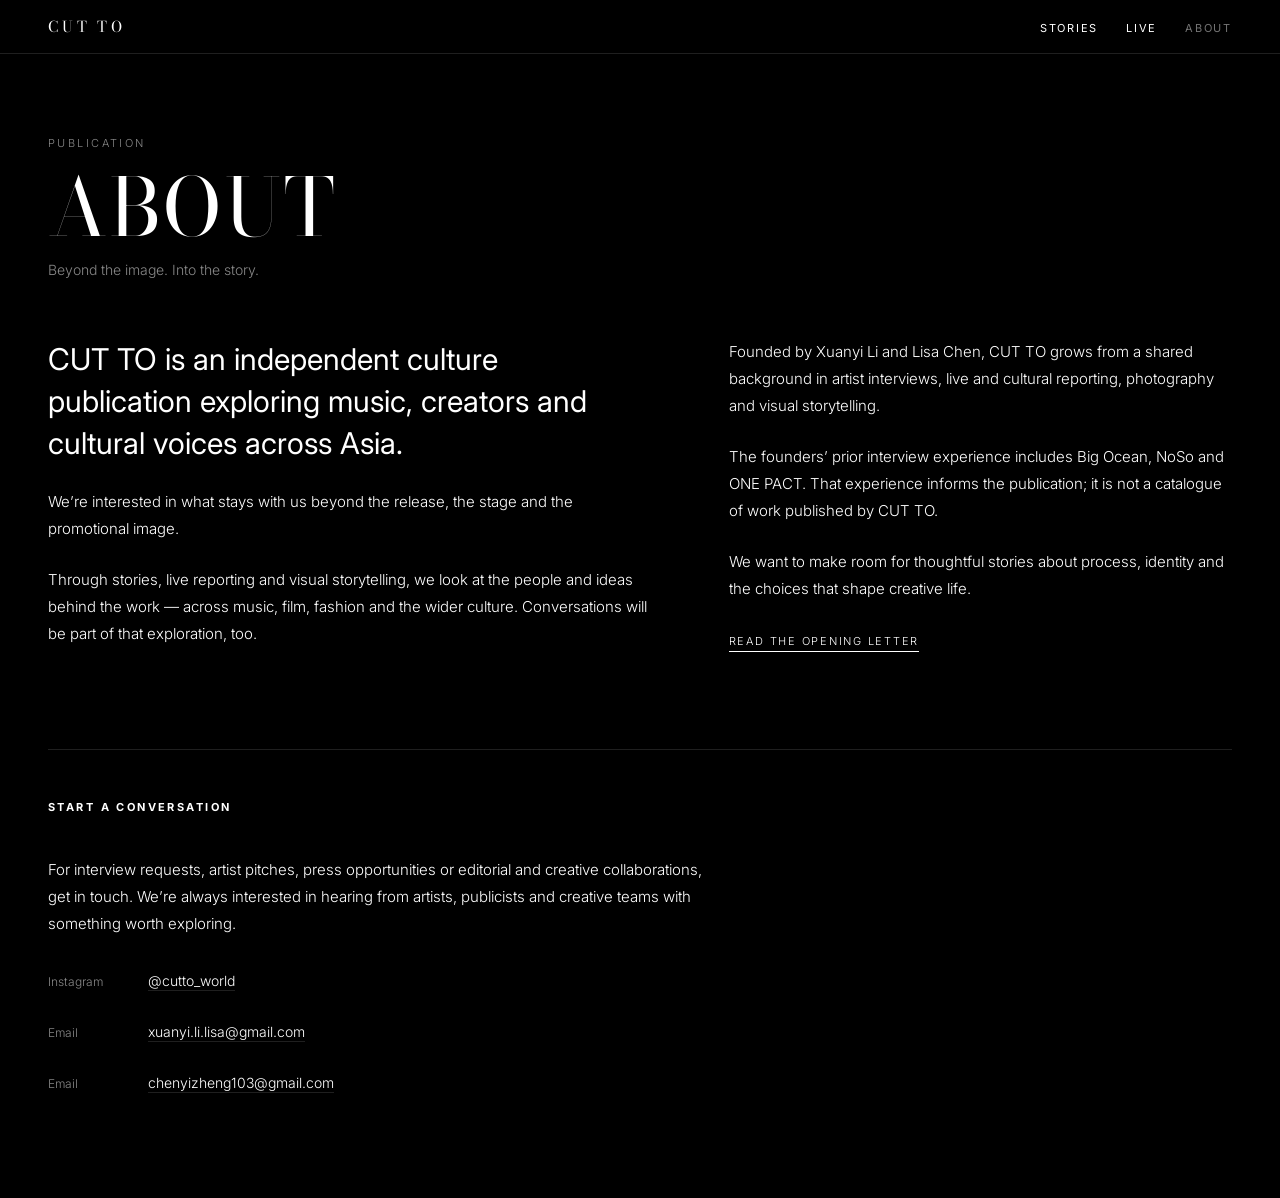
==== about.html @ 55c69788 "Checkpoint publication MVP before Sanity integration" ====
<!DOCTYPE html>
<html lang="en">
<head>
  <meta charset="UTF-8">
  <meta name="viewport" content="width=device-width, initial-scale=1.0">
  <title>About · CUT TO</title>
  <meta name="description" content="CUT TO is an independent culture publication founded by Xuanyi Li and Lisa Chen, exploring music, creators and cultural voices across Asia.">
  <link rel="stylesheet" href="css/base.css">
  <link rel="stylesheet" href="css/main.css">
  <link rel="stylesheet" href="css/editorial.css">
</head>
<body class="site">

  <header class="site-header">
    <div class="site-header__inner">
      <a class="site-logo" href="index.html">CUT TO</a>
      <button class="site-nav-toggle" type="button" data-nav-toggle aria-expanded="false" aria-controls="site-nav">Menu</button>
      <nav class="site-nav" id="site-nav" data-nav-panel aria-label="Primary">
        <ul class="site-nav__list">
          <li><a href="stories.html">Stories</a></li>
          <li><a href="live.html">Live</a></li>
          <li><a href="about.html" aria-current="page">About</a></li>
        </ul>
      </nav>
    </div>
  </header>

  <main>
    <header class="page-head wrap">
      <p class="page-head__index">Publication</p>
      <h1 class="page-head__title">About</h1>
      <p class="page-head__dek">Beyond the image. Into the story.</p>
    </header>

    <section class="about-body about-body--publication wrap" aria-label="About CUT TO">
      <div class="about-body__intro">
        <p>CUT TO is an independent culture publication exploring music, creators and cultural voices across Asia.</p>
        <p>We’re interested in what stays with us beyond the release, the stage and the promotional image.</p>
        <p>Through stories, live reporting and visual storytelling, we look at the people and ideas behind the work — across music, film, fashion and the wider culture. Conversations will be part of that exploration, too.</p>
      </div>
      <div class="about-body__founders">
        <p>Founded by Xuanyi Li and Lisa Chen, CUT TO grows from a shared background in artist interviews, live and cultural reporting, photography and visual storytelling.</p>
        <p>The founders’ prior interview experience includes Big Ocean, NoSo and ONE PACT. That experience informs the publication; it is not a catalogue of work published by CUT TO.</p>
        <p>We want to make room for thoughtful stories about process, identity and the choices that shape creative life.</p>
        <p><a class="link-more" href="opening-letter.html">Read the Opening Letter</a></p>
      </div>
    </section>

    <section class="conversation-contact wrap" aria-labelledby="conversation-contact-title">
      <div class="conversation-contact__inner">
        <h2 class="band__label" id="conversation-contact-title">Start a conversation</h2>
        <p>For interview requests, artist pitches, press opportunities or editorial and creative collaborations, get in touch. We’re always interested in hearing from artists, publicists and creative teams with something worth exploring.</p>
        <address class="conversation-contact__links">
          <p><span>Instagram</span> <a href="https://instagram.com/cutto_world" target="_blank" rel="noopener noreferrer">@cutto_world</a></p>
          <p><span>Email</span> <a href="mailto:xuanyi.li.lisa@gmail.com">xuanyi.li.lisa@gmail.com</a></p>
          <p><span>Email</span> <a href="mailto:chenyizheng103@gmail.com">chenyizheng103@gmail.com</a></p>
        </address>
      </div>
    </section>
  </main>

  <script src="js/nav.js"></script>
</body>
</html>
---- css/base.css ----
/* CUT TO — Shared structure */

*,
*::before,
*::after {
  box-sizing: border-box;
}

html {
  font-size: 100%;
  -webkit-font-smoothing: antialiased;
  -moz-osx-font-smoothing: grayscale;
}

body {
  margin: 0;
}

a {
  color: inherit;
  text-decoration: none;
}

a:hover {
  opacity: 0.6;
}

/* Full-screen hero */

.hero {
  min-height: calc(100vh - 3.75rem);
  min-height: calc(100dvh - 3.75rem);
  display: flex;
  flex-direction: column;
  justify-content: center;
  padding: clamp(2rem, 6vw, 4rem) clamp(1.5rem, 5vw, 3rem);
}

.hero__main {
  flex: 1;
  display: flex;
  flex-direction: column;
  justify-content: center;
  align-items: center;
  text-align: center;
}

.hero__content {
  width: 100%;
  max-width: 40rem;
  display: flex;
  flex-direction: column;
  align-items: center;
}

.hero__rest {
  opacity: 0;
  transition: opacity 1s ease;
}

.hero__rest.is-visible {
  opacity: 1;
}

.hero__tagline-en {
  margin: clamp(2rem, 5vw, 3rem) 0 0.75rem;
  line-height: 1.4;
}

.hero__tagline-zh {
  margin: 0 0 clamp(2rem, 5vw, 3rem);
  line-height: 1.5;
}

.hero__intro {
  margin: 0 0 clamp(2.5rem, 5vw, 3.5rem);
  max-width: 32rem;
  line-height: 1.7;
}

.hero__status {
  margin: 0 0 1.75rem;
  letter-spacing: 0.2em;
  text-transform: uppercase;
  font-size: 0.6875rem;
}

.hero__link {
  letter-spacing: 0.1em;
  text-transform: uppercase;
  font-size: 0.75rem;
  border-bottom: 1px solid currentColor;
  padding-bottom: 3px;
  transition: opacity 0.2s ease;
}

/* Footer */

.site-footer {
  text-align: center;
  padding-top: clamp(2rem, 5vw, 3rem);
}

.site-footer__heading {
  margin: 0 0 0.75rem;
  letter-spacing: 0.16em;
  text-transform: uppercase;
  font-size: 0.6875rem;
}

.site-footer p {
  margin: 0 0 0.35rem;
  font-size: 0.8125rem;
}

.site-footer p:last-child {
  margin-bottom: 0;
}

/* Opening Letter */

.letter-page {
  min-height: 100vh;
  min-height: 100dvh;
  display: flex;
  flex-direction: column;
  justify-content: space-between;
  padding: clamp(2.5rem, 6vw, 4rem) clamp(1.5rem, 5vw, 3rem);
}

.letter-page__main {
  flex: 1;
  width: 100%;
  max-width: 34rem;
  margin-inline: auto;
}

.letter-page__back {
  display: inline-block;
  letter-spacing: 0.08em;
  text-transform: uppercase;
  font-size: 0.6875rem;
  margin-bottom: clamp(2.5rem, 6vw, 3.5rem);
  transition: opacity 0.2s ease;
}

.letter-page__header {
  margin-bottom: clamp(2rem, 5vw, 2.5rem);
  padding-bottom: 1.75rem;
}

.letter-page__title {
  margin: clamp(1.5rem, 4vw, 2rem) 0 0.5rem;
  line-height: 1.2;
}

.letter-page__meta {
  margin: 0;
  letter-spacing: 0.12em;
  text-transform: uppercase;
  font-size: 0.6875rem;
}

.letter-page__body p {
  margin: 0 0 1.5rem;
  line-height: 1.75;
}

.letter-page__body p:last-child {
  margin-bottom: 0;
}

.letter-page__closing {
  margin-top: 2.5rem;
  padding-top: 1.75rem;
}

/* Version picker */

.picker {
  min-height: 100vh;
  min-height: 100dvh;
  display: flex;
  flex-direction: column;
  justify-content: center;
  align-items: center;
  text-align: center;
  padding: 2rem;
  gap: 2rem;
}

.picker__label {
  letter-spacing: 0.2em;
  text-transform: uppercase;
  font-size: 0.6875rem;
}

.picker__links {
  display: flex;
  flex-direction: column;
  gap: 1rem;
}

.picker__link {
  letter-spacing: 0.12em;
  text-transform: uppercase;
  font-size: 0.75rem;
  border-bottom: 1px solid currentColor;
  padding-bottom: 3px;
}
---- css/main.css ----
/* CUT TO — Black & White Editorial */

@import url("https://fonts.googleapis.com/css2?family=Bodoni+Moda:opsz,wght@6..96,400;6..96,500&family=Inter:wght@300;400&display=swap");

:root {
  --bg: #000000;
  --text: #ffffff;
  --text-muted: #888888;
  --rule: rgba(255, 255, 255, 0.12);

  --font-display: "Bodoni Moda", "Didot", "Georgia", serif;
  --font-body: "Inter", "Helvetica Neue", sans-serif;
}

body.site {
  font-family: var(--font-body);
  font-weight: 300;
  font-size: 0.875rem;
  line-height: 1.65;
  color: var(--text);
  background-color: var(--bg);
}

/* Logo — typewriter */

.logo-type {
  margin: 0;
  font-family: var(--font-display);
  font-size: clamp(3rem, 11vw, 6.5rem);
  font-weight: 400;
  letter-spacing: 0.18em;
  line-height: 1;
  min-height: 1.1em;
  text-transform: uppercase;
}

.logo-type__cursor {
  display: inline-block;
  width: 1px;
  height: 0.85em;
  background: var(--text);
  margin-left: 2px;
  vertical-align: baseline;
  animation: cursorBlink 0.9s step-end infinite;
}

.logo-type__cursor.is-hidden {
  display: none;
}

@keyframes cursorBlink {
  50% { opacity: 0; }
}

/* Typography */

.site .hero__tagline-en {
  font-family: var(--font-display);
  font-size: clamp(1.125rem, 2.5vw, 1.5rem);
  font-weight: 400;
  letter-spacing: 0.04em;
}

.site .hero__tagline-zh {
  font-family: var(--font-body);
  font-size: clamp(0.8125rem, 1.8vw, 0.9375rem);
  font-weight: 300;
  color: var(--text-muted);
  letter-spacing: 0.22em;
}

.site .hero__intro {
  color: var(--text-muted);
  font-weight: 300;
  font-size: 0.8125rem;
  letter-spacing: 0.01em;
}

.site .hero__status {
  color: var(--text-muted);
  font-weight: 400;
  letter-spacing: 0.28em;
}

.site .hero__link {
  letter-spacing: 0.18em;
}

.site .site-footer {
  color: var(--text-muted);
}

.site .site-footer__heading {
  color: var(--text);
  letter-spacing: 0.22em;
}

.site .site-footer p {
  font-size: 0.75rem;
  letter-spacing: 0.02em;
}

/* Opening Letter */

.site .letter-page__header {
  border-bottom: 1px solid var(--rule);
}

.site .letter-page__wordmark {
  font-family: var(--font-display);
  font-size: 1rem;
  letter-spacing: 0.2em;
  text-transform: uppercase;
  margin: 0;
}

.site .letter-page__title {
  font-family: var(--font-display);
  font-size: clamp(2rem, 5vw, 2.75rem);
  font-weight: 400;
  letter-spacing: 0.02em;
}

.site .letter-page__meta {
  color: var(--text-muted);
  letter-spacing: 0.16em;
}

.site .letter-page__back {
  color: var(--text-muted);
  letter-spacing: 0.14em;
}

.site .letter-page__body {
  font-size: 0.9375rem;
  font-weight: 300;
}

.site .letter-page__closing {
  font-family: var(--font-display);
  font-size: 1.125rem;
  letter-spacing: 0.03em;
  border-top: 1px solid var(--rule);
}
---- css/editorial.css ----
/* CUT TO — Publication layout, extending the existing editorial system */

.wrap {
  width: 100%;
  max-width: 84rem;
  margin-inline: auto;
  padding-inline: clamp(1.5rem, 5vw, 3rem);
}

.site-header {
  position: sticky;
  top: 0;
  z-index: 20;
  background: var(--bg);
  border-bottom: 1px solid var(--rule);
}

.site-header__inner {
  display: flex;
  align-items: center;
  justify-content: space-between;
  gap: 1.5rem;
  max-width: 84rem;
  margin-inline: auto;
  padding: 0.95rem clamp(1.5rem, 5vw, 3rem);
  position: relative;
}

.site-logo {
  font-family: var(--font-display);
  font-size: 0.9375rem;
  letter-spacing: 0.22em;
  text-transform: uppercase;
  line-height: 1;
}

.site-nav-toggle {
  display: none;
  appearance: none;
  background: none;
  border: 0;
  padding: 0;
  margin: 0;
  color: inherit;
  font-family: var(--font-body);
  font-size: 0.6875rem;
  font-weight: 400;
  letter-spacing: 0.18em;
  text-transform: uppercase;
  cursor: pointer;
}

.site-nav-toggle:hover {
  opacity: 0.6;
}

.site-nav__list {
  list-style: none;
  margin: 0;
  padding: 0;
}

.site-nav a {
  letter-spacing: 0.16em;
  text-transform: uppercase;
  font-size: 0.6875rem;
  font-weight: 400;
}

.site-nav a[aria-current="page"] {
  opacity: 0.45;
}

body.nav-open {
  overflow: hidden;
}

@media (max-width: 47.99rem) {
  body:not(.nav-ready) .site-header__inner {
    flex-wrap: wrap;
  }

  body:not(.nav-ready) .site-nav {
    width: 100%;
  }

  .nav-ready .site-nav-toggle {
    display: block;
  }

  .nav-ready .site-nav {
    display: none;
    position: absolute;
    top: 100%;
    left: 0;
    right: 0;
    background: var(--bg);
    border-bottom: 1px solid var(--rule);
    padding: 0.5rem clamp(1.5rem, 5vw, 3rem) 1.75rem;
    max-height: calc(100dvh - 4rem);
    overflow-y: auto;
  }

  .nav-ready .site-nav.is-open {
    display: block;
  }

  .site-nav__list {
    display: flex;
    flex-direction: column;
    gap: 1.15rem;
    padding-top: 0.75rem;
  }

  .site-nav a {
    font-family: var(--font-display);
    font-size: 1.5rem;
    letter-spacing: 0.12em;
  }
}

@media (min-width: 48rem) {
  .site-nav-toggle {
    display: none;
  }

  .site-nav__list {
    display: flex;
    align-items: center;
    gap: clamp(1rem, 2.5vw, 1.75rem);
  }
}

/* Homepage sections */

.band {
  padding: clamp(3rem, 8vw, 5.5rem) 0;
  border-top: 1px solid var(--rule);
}

.band__label {
  margin: 0 0 clamp(1.75rem, 4vw, 2.5rem);
  letter-spacing: 0.22em;
  text-transform: uppercase;
  font-size: 0.6875rem;
}

.band__note {
  margin: 0;
  max-width: 32rem;
  color: var(--text-muted);
  font-size: 0.8125rem;
}

.band__footer {
  margin: clamp(1.75rem, 4vw, 2.25rem) 0 0;
}

.link-more {
  letter-spacing: 0.16em;
  text-transform: uppercase;
  font-size: 0.6875rem;
  border-bottom: 1px solid currentColor;
  padding-bottom: 3px;
}

/* Media placeholders */

.media {
  margin: 0;
}

.media__frame {
  position: relative;
  width: 100%;
  background: #111111;
  border: 1px solid var(--rule);
}

.media__frame::after {
  content: "Image";
  position: absolute;
  inset: 0;
  display: flex;
  align-items: center;
  justify-content: center;
  letter-spacing: 0.22em;
  text-transform: uppercase;
  font-size: 0.625rem;
  color: #555555;
}

.media__caption {
  margin: 0.65rem 0 0;
  color: var(--text-muted);
  font-size: 0.75rem;
  letter-spacing: 0.02em;
  line-height: 1.5;
}

.media--featured .media__frame,
.media--hero .media__frame {
  aspect-ratio: 16 / 9;
}

.media--card .media__frame,
.card__media {
  aspect-ratio: 3 / 2;
}

.media--essay .media__frame {
  aspect-ratio: 3 / 2;
}

.media--essay-tall .media__frame {
  aspect-ratio: 2 / 3;
}

.media--essay-wide .media__frame {
  aspect-ratio: 16 / 9;
}

/* Featured */

.featured {
  display: grid;
  gap: clamp(1.5rem, 4vw, 2.5rem);
}

.featured__copy {
  max-width: 40rem;
}

.kicker {
  margin: 0 0 0.85rem;
  color: var(--text-muted);
  letter-spacing: 0.18em;
  text-transform: uppercase;
  font-size: 0.6875rem;
}

.featured__title {
  margin: 0 0 1rem;
  font-family: var(--font-display);
  font-size: clamp(2rem, 5vw, 3.25rem);
  font-weight: 400;
  letter-spacing: 0.02em;
  line-height: 1.12;
}

.featured__excerpt {
  margin: 0 0 1.25rem;
  color: var(--text-muted);
  font-size: 0.9375rem;
  line-height: 1.7;
  max-width: 34rem;
}

.featured__date {
  margin: 0 0 1.5rem;
  color: var(--text-muted);
  letter-spacing: 0.12em;
  text-transform: uppercase;
  font-size: 0.6875rem;
}

@media (min-width: 64rem) {
  .featured {
    grid-template-columns: minmax(0, 2fr) minmax(0, 1fr);
    align-items: center;
    gap: 3.5rem;
  }
}

/* Cards */

.card-grid {
  display: grid;
  gap: clamp(2rem, 5vw, 2.75rem) clamp(1.5rem, 3vw, 2rem);
}

@media (min-width: 40rem) {
  .card-grid--2,
  .card-grid--3 {
    grid-template-columns: repeat(2, minmax(0, 1fr));
  }
}

@media (min-width: 64rem) {
  .card-grid--3 {
    grid-template-columns: repeat(3, minmax(0, 1fr));
  }
}

.card {
  min-width: 0;
}

.card__media {
  width: 100%;
  background: #111111;
  border: 1px solid var(--rule);
  position: relative;
  margin-bottom: 1rem;
}

.card__media::after {
  content: "Image";
  position: absolute;
  inset: 0;
  display: flex;
  align-items: center;
  justify-content: center;
  letter-spacing: 0.22em;
  text-transform: uppercase;
  font-size: 0.625rem;
  color: #555555;
}

.card__kicker {
  margin: 0 0 0.5rem;
  color: var(--text-muted);
  letter-spacing: 0.16em;
  text-transform: uppercase;
  font-size: 0.625rem;
}

.card__title {
  margin: 0 0 0.65rem;
  font-family: var(--font-display);
  font-size: clamp(1.25rem, 2.4vw, 1.5rem);
  font-weight: 400;
  letter-spacing: 0.02em;
  line-height: 1.25;
}

.card__excerpt {
  margin: 0 0 0.75rem;
  color: var(--text-muted);
  font-size: 0.8125rem;
  line-height: 1.65;
}

.card__date {
  margin: 0;
  color: var(--text-muted);
  letter-spacing: 0.12em;
  text-transform: uppercase;
  font-size: 0.625rem;
}

.card--text .card__title {
  font-size: clamp(1.5rem, 3vw, 1.85rem);
}

/* Category pages */

.page-head {
  padding-block: clamp(3rem, 8vw, 5rem) clamp(2.5rem, 6vw, 3.5rem);
}

.page-head__title {
  margin: 0 0 0.85rem;
  font-family: var(--font-display);
  font-size: clamp(1.75rem, 7.4vw, 5rem);
  font-weight: 400;
  letter-spacing: 0.04em;
  line-height: 0.95;
  text-transform: uppercase;
}

.page-head__dek {
  margin: 0;
  max-width: 32rem;
  color: var(--text-muted);
  font-size: 0.875rem;
  line-height: 1.7;
}

.page-head__index {
  margin: 0 0 1rem;
  color: var(--text-muted);
  letter-spacing: 0.22em;
  text-transform: uppercase;
  font-size: 0.6875rem;
}

.listing {
  padding-bottom: clamp(3.5rem, 8vw, 6rem);
}

.empty-note {
  margin: 0;
  color: var(--text-muted);
  font-size: 0.875rem;
  max-width: 30rem;
}

/* Article */

.article {
  padding-block: clamp(2.5rem, 6vw, 4rem) clamp(4rem, 8vw, 6rem);
}

.article__header {
  max-width: 40rem;
  margin: 0 auto clamp(2.25rem, 5vw, 3rem);
}

.article__headline {
  margin: 0 0 0.85rem;
  font-family: var(--font-display);
  font-size: clamp(2.25rem, 6vw, 3.5rem);
  font-weight: 400;
  letter-spacing: 0.02em;
  line-height: 1.12;
}

.article__dek {
  margin: 0 0 1.5rem;
  color: var(--text-muted);
  font-size: 1.0625rem;
  line-height: 1.6;
}

.article__byline {
  margin: 0;
  color: var(--text-muted);
  letter-spacing: 0.1em;
  text-transform: uppercase;
  font-size: 0.6875rem;
}

.article__hero {
  margin: 0 0 clamp(2.25rem, 5vw, 3rem);
}

.article__body {
  max-width: 38rem;
  margin-inline: auto;
  font-size: 0.9375rem;
  font-weight: 300;
}

.article__body p {
  margin: 0 0 1.5rem;
  line-height: 1.8;
}

.article__body h2 {
  margin: 2.5rem 0 1rem;
  font-family: var(--font-display);
  font-size: 1.5rem;
  font-weight: 400;
  letter-spacing: 0.03em;
  line-height: 1.25;
}

.pullquote {
  margin: 2.5rem 0;
  padding: 1.75rem 0;
  border-top: 1px solid var(--rule);
  border-bottom: 1px solid var(--rule);
  font-family: var(--font-display);
  font-size: clamp(1.5rem, 3.2vw, 2rem);
  font-weight: 400;
  letter-spacing: 0.02em;
  line-height: 1.35;
}

.article__body .media {
  margin: 2.25rem 0;
}

.related {
  max-width: 84rem;
  margin: clamp(3.5rem, 8vw, 5.5rem) auto 0;
  padding-top: clamp(2.5rem, 5vw, 3.5rem);
  border-top: 1px solid var(--rule);
}

/* Photo essay */

.essay-header {
  max-width: 40rem;
  margin: 0 auto clamp(2.5rem, 6vw, 3.5rem);
}

.essay-grid {
  display: grid;
  gap: clamp(1.75rem, 4vw, 2.75rem);
}

@media (min-width: 48rem) {
  .essay-grid--split {
    grid-template-columns: repeat(2, minmax(0, 1fr));
    align-items: end;
  }
}

.essay-intro {
  max-width: 38rem;
  margin: 0 auto clamp(2.5rem, 6vw, 3.5rem);
  font-size: 0.9375rem;
  line-height: 1.8;
}

.essay-intro p {
  margin: 0 0 1.25rem;
}

.essay-intro p:last-child {
  margin-bottom: 0;
}

.essay-credit {
  margin: 1.25rem 0 0;
  color: var(--text-muted);
  letter-spacing: 0.12em;
  text-transform: uppercase;
  font-size: 0.6875rem;
}

/* About */

.about-body {
  max-width: 38rem;
  padding-bottom: clamp(3.5rem, 8vw, 6rem);
}

.about-body p {
  margin: 0 0 1.5rem;
  font-size: 0.9375rem;
  line-height: 1.8;
}

.about-body p:last-child {
  margin-bottom: 0;
}

.site-footer--page {
  border-top: 1px solid var(--rule);
  padding: clamp(2rem, 5vw, 3rem) clamp(1.5rem, 5vw, 3rem);
}

.letter-page {
  padding-top: clamp(1.5rem, 4vw, 2.25rem);
}

/* Shared responsive safeguards: keep text and media inside their columns. */
.site main,
.site-footer {
  overflow-wrap: anywhere;
}

.featured > *,
.essay-grid > * {
  min-width: 0;
}

.site img,
.site video {
  display: block;
  max-width: 100%;
  height: auto;
}

.media__frame img,
.card__media img {
  width: 100%;
  height: 100%;
  object-fit: cover;
}

@media (max-width: 47.99rem) {
  .site-nav-toggle {
    min-height: 2.75rem;
    min-width: 2.75rem;
  }

  .site-header__inner {
    padding-block: 0.5rem;
  }

  .site-nav a {
    display: inline-block;
    padding-block: 0.25rem;
  }

  .media--featured .media__frame,
  .media--hero .media__frame {
    aspect-ratio: 3 / 2;
  }
}

/* Publication spreads and a quiet invitation to talk. */
.category-grid > .card:first-child {
  grid-column: 1 / -1;
}
.category-grid > .card:first-child .card__title {
  font-size: clamp(1.75rem, 3vw, 2.75rem);
}
.conversation-lead {
  max-width: 48rem;
  margin: 1.5rem 0 0;
  font-family: var(--font-display);
  font-size: clamp(1.4rem, 3vw, 2.25rem);
  line-height: 1.4;
}
.conversation-intro { padding-bottom: clamp(3rem, 7vw, 5rem); }
.conversation-copy { max-width: 42rem; }
.conversation-copy p,
.conversation-contact__inner > p {
  font-size: 0.9375rem;
  line-height: 1.8;
  margin: 0 0 1.5rem;
}
.previous-work { padding-bottom: clamp(3rem, 7vw, 5rem); }
.previous-work__list {
  display: grid;
  gap: 2rem;
  margin-top: 2rem;
}
.previous-work__list article {
  border-top: 1px solid var(--rule);
  padding-top: 1.5rem;
}
.previous-work__list h3 {
  font-family: var(--font-display);
  font-weight: 400;
  font-size: 1.375rem;
  line-height: 1.4;
  max-width: 32rem;
  margin: 0;
}
.conversation-contact { padding-bottom: clamp(3rem, 8vw, 6rem); }
.conversation-contact__inner {
  border-top: 1px solid var(--rule);
  padding-top: clamp(2rem, 5vw, 3rem);
}
.conversation-contact__inner > p { max-width: 42rem; }
.conversation-contact__links { font-style: normal; }
.conversation-contact__links p { margin: 0.75rem 0 0; }
.conversation-contact__links span {
  color: var(--text-muted);
  display: inline-block;
  width: 6rem;
  font-size: 0.75rem;
}
.conversation-contact__links a {
  display: inline-block;
  padding-block: 0.5rem;
  text-decoration: underline;
  text-decoration-color: var(--rule);
  text-underline-offset: 0.3em;
}
@media (min-width: 48rem) {
  .previous-work__list { grid-template-columns: repeat(2, minmax(0, 1fr)); }
}
@media (min-width: 64rem) {
  .category-grid > .card:first-child > a {
    display: grid;
    grid-template-columns: minmax(0, 2fr) minmax(0, 1fr);
    column-gap: clamp(2rem, 4vw, 3.5rem);
    align-content: start;
  }
  .category-grid > .card:first-child .card__media {
    grid-row: 1 / 5;
    aspect-ratio: 16 / 9;
    margin-bottom: 0;
  }
  .category-grid > .card:first-child .card__kicker { align-self: end; }
  .essay-grid { max-width: 64rem; margin-inline: auto; }
}
@media (max-width: 39.99rem) {
  .conversation-contact__links span { display: block; }
}

/* About balances publication context and the founders’ background. */
.about-body--publication { max-width: 84rem; }
.about-body__intro { max-width: 42rem; }
.about-body__intro p:first-child {
  font-family: var(--font-body);
  font-size: clamp(1.375rem, 2.75vw, 1.875rem);
  font-weight: 400;
  line-height: 1.4;
  max-width: 32ch;
}
.about-body__founders { max-width: 36rem; }
.editorial-meta { display: flex; flex-wrap: wrap; gap: 0.5em; }
@media (min-width: 64rem) {
  .about-body--publication {
    display: grid;
    grid-template-columns: minmax(0, 1.2fr) minmax(0, 1fr);
    gap: clamp(3rem, 6vw, 6rem);
  }
}
@media (max-width: 63.99rem) {
  .about-body__founders { margin-top: 2rem; }
}
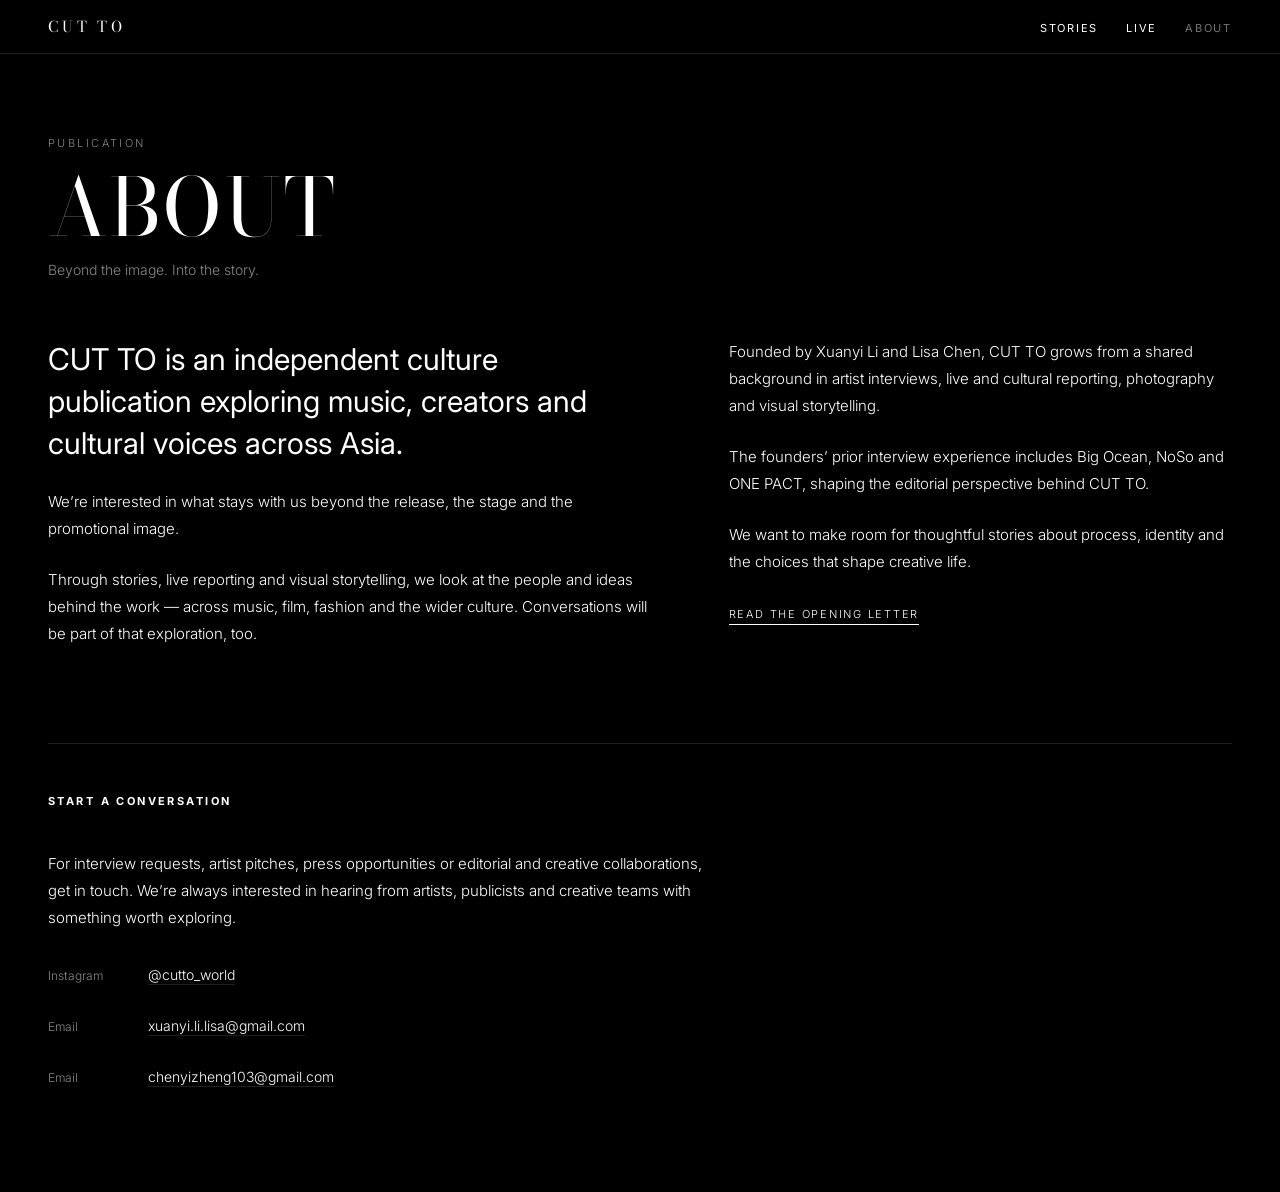
==== commit 50eed766: "Refine founders interview experience description" ====
--- a/about.html
+++ b/about.html
@@ -40,7 +40,7 @@
       </div>
       <div class="about-body__founders">
         <p>Founded by Xuanyi Li and Lisa Chen, CUT TO grows from a shared background in artist interviews, live and cultural reporting, photography and visual storytelling.</p>
-        <p>The founders’ prior interview experience includes Big Ocean, NoSo and ONE PACT. That experience informs the publication; it is not a catalogue of work published by CUT TO.</p>
+        <p>The founders’ prior interview experience includes Big Ocean, NoSo and ONE PACT, shaping the editorial perspective behind CUT TO.</p>
         <p>We want to make room for thoughtful stories about process, identity and the choices that shape creative life.</p>
         <p><a class="link-more" href="opening-letter.html">Read the Opening Letter</a></p>
       </div>
--- a/css/editorial.css
+++ b/css/editorial.css
@@ -442,6 +442,16 @@
   font-weight: 300;
 }
 
+@media (min-width: 48rem) {
+  .article__header {
+    max-width: 820px;
+  }
+
+  .article__body {
+    max-width: 800px;
+  }
+}
+
 .article__body p {
   margin: 0 0 1.5rem;
   line-height: 1.8;
@@ -698,3 +708,48 @@
 @media (max-width: 63.99rem) {
   .about-body__founders { margin-top: 2rem; }
 }
+
+/* CMS media keeps the existing editorial geometry without placeholder labels. */
+.cms-card-media::after { content: none; }
+.cms-card-media { overflow: hidden; }
+.cms-card-media img { width: 100%; height: 100%; object-fit: cover; }
+.cms-media > img { width: 100%; height: auto; }
+.cms-featured > img { aspect-ratio: 16 / 9; object-fit: cover; }
+.cms-body a { text-decoration: underline; text-underline-offset: 0.2em; }
+.cms-body { white-space: pre-line; }
+.cms-gallery { margin-top: 2.5rem; }
+.cms-article > .empty-note,
+.cms-article > .page-head__title,
+.cms-article > .link-more { display: block; margin: 2rem clamp(1.5rem, 5vw, 3rem); }
+.category-grid > .card--text:first-child > a { display: block; max-width: 42rem; }
+@media (max-width: 47.99rem) {
+  .cms-featured > img { aspect-ratio: 3 / 2; }
+}
+
+/* Keep portrait CMS images readable without cropping their content. */
+.cms-article .cms-media > img,
+.article .cms-media > img {
+  width: auto;
+  max-width: 100%;
+  max-height: 85vh;
+  max-height: 85svh;
+  margin-inline: auto;
+  object-fit: contain;
+}
+.card-grid > .empty-note { grid-column: 1 / -1; }
+@media (min-width: 64rem) {
+  .card-grid--3 > .card:only-child { grid-column: 1 / -1; }
+  .card-grid--3 > .card:only-child:not(.card--text) > a {
+    display: grid;
+    grid-template-columns: minmax(0, 2fr) minmax(0, 1fr);
+    column-gap: clamp(2rem, 4vw, 3.5rem);
+  }
+  .card-grid--3 > .card:only-child .card__media {
+    grid-row: 1 / 5;
+    aspect-ratio: 16 / 9;
+    margin-bottom: 0;
+  }
+  .card-grid--3 > .card:only-child .card__title {
+    font-size: clamp(1.75rem, 3vw, 2.75rem);
+  }
+}
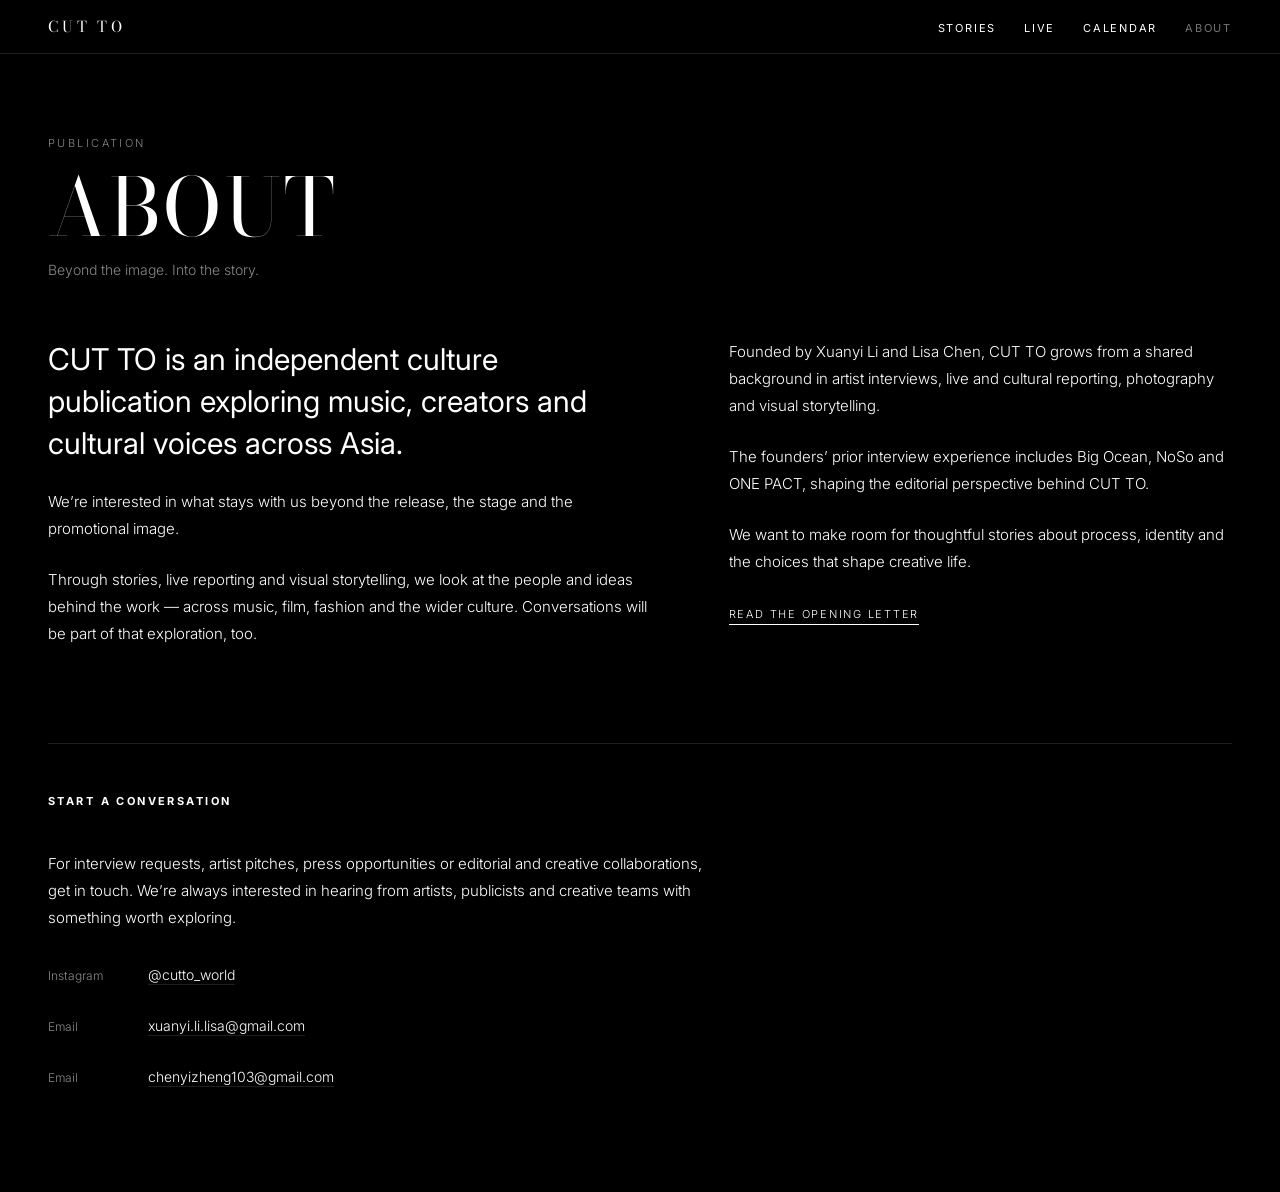
==== commit b103015f: "Add Calendar section and navigation with homepage eligibility" ====
--- a/about.html
+++ b/about.html
@@ -8,6 +8,14 @@
   <link rel="stylesheet" href="css/base.css">
   <link rel="stylesheet" href="css/main.css">
   <link rel="stylesheet" href="css/editorial.css">
+  <!-- Google tag (gtag.js) -->
+  <script async src="https://www.googletagmanager.com/gtag/js?id=G-GMCGZRF5WS"></script>
+  <script>
+    window.dataLayer = window.dataLayer || [];
+    function gtag(){dataLayer.push(arguments);}
+    gtag('js', new Date());
+    gtag('config', 'G-GMCGZRF5WS');
+  </script>
 </head>
 <body class="site">
 
@@ -19,6 +27,7 @@
         <ul class="site-nav__list">
           <li><a href="stories.html">Stories</a></li>
           <li><a href="live.html">Live</a></li>
+          <li><a href="calendar.html">Calendar</a></li>
           <li><a href="about.html" aria-current="page">About</a></li>
         </ul>
       </nav>
